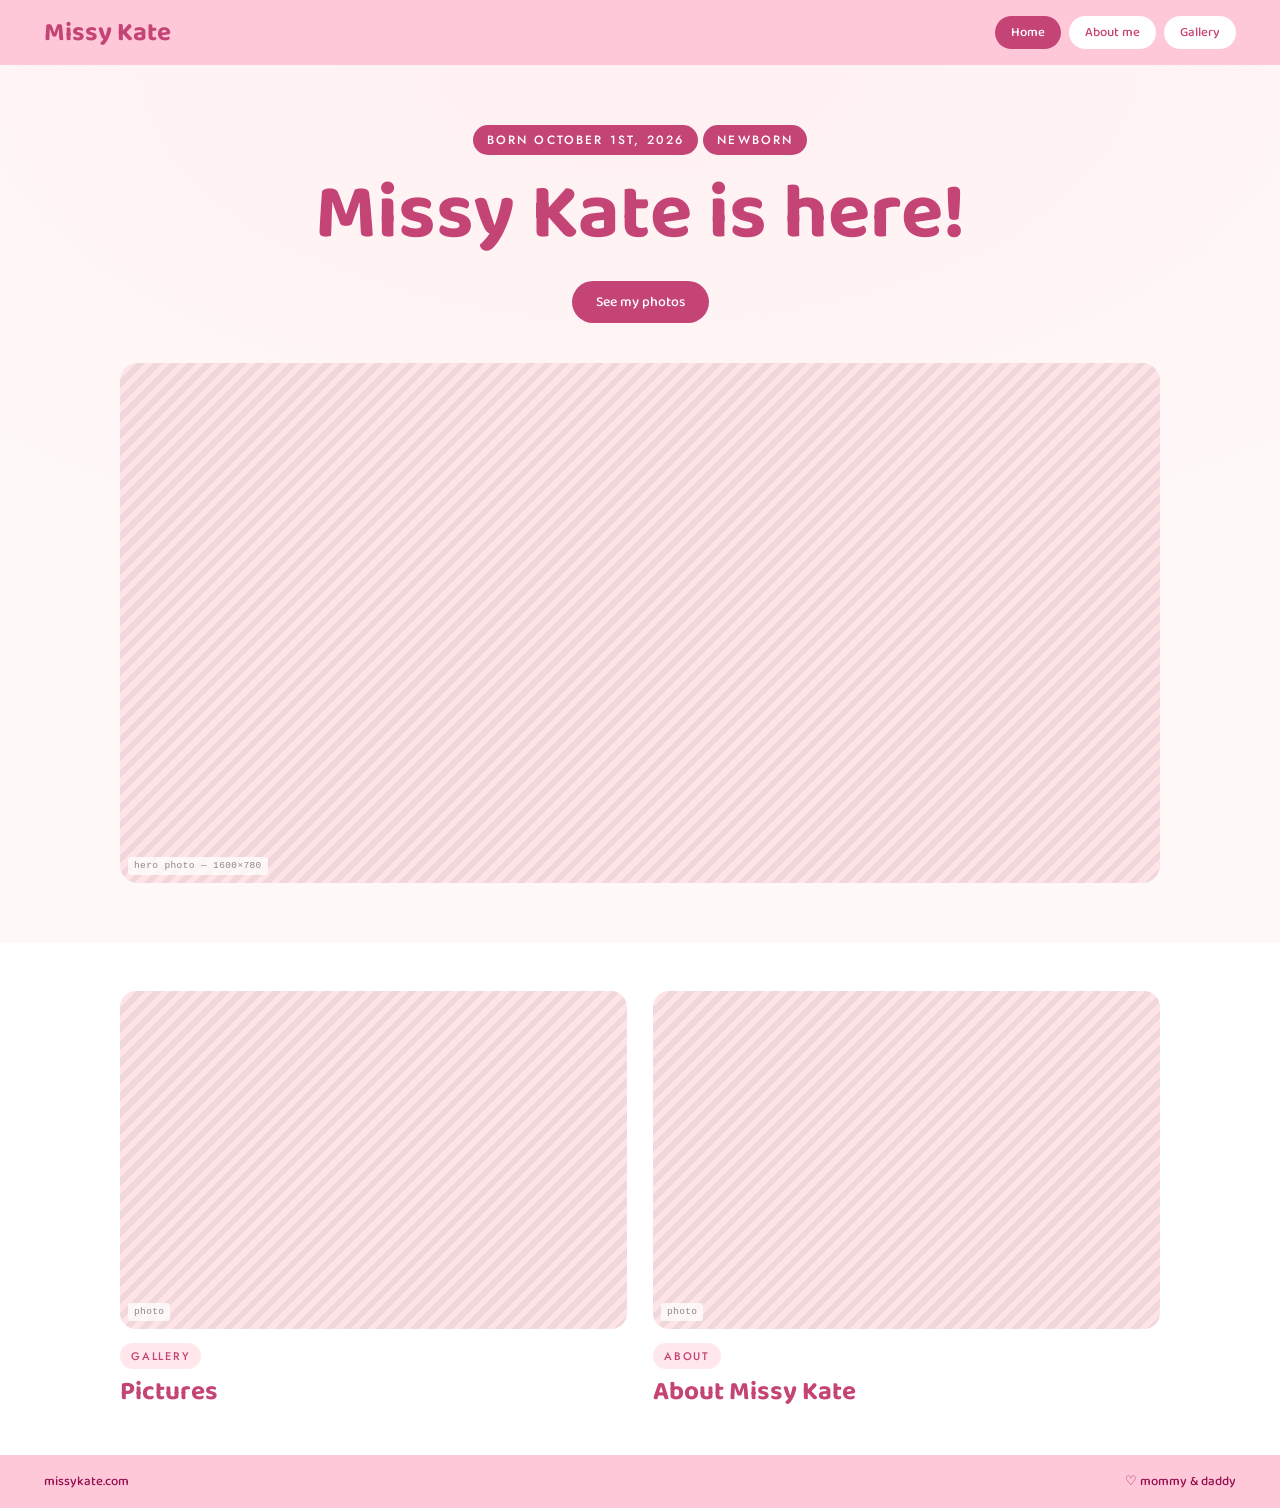
==== index.html @ 7ddae4d2 "Update index.html" ====
<!DOCTYPE html>
<html lang="en">
<head>
<meta charset="utf-8">
<meta name="viewport" content="width=device-width,initial-scale=1">
<title>Missy Kate</title>
<meta name="description" content="Photos, milestones and small daily news about Missy Kate.">
<meta name="robots" content="noindex">
<link rel="preconnect" href="https://fonts.googleapis.com">
<link rel="preconnect" href="https://fonts.gstatic.com" crossorigin>
<link href="https://fonts.googleapis.com/css2?family=Baloo+2:wght@500;700&family=Jost:wght@300;400;500&display=swap" rel="stylesheet">
<link rel="icon" type="image/png" sizes="32x32" href="favicon-32x32.png">
<link rel="icon" type="image/png" sizes="192x192" href="favicon-192x192.png">
<link rel="apple-touch-icon" href="apple-touch-icon.png">
<link rel="stylesheet" href="styles.css">
</head>
<body>
<header class="bar">
<a class="wordmark" href="index.html">Missy Kate</a>
<nav><ul class="nav">
<li><a href="index.html" aria-current="page">Home</a></li>
<li><a href="about.html">About me</a></li>
<li><a href="gallery.html">Gallery</a></li>
<!---<li><a href="journal.html">Journal</a></li>--->
</ul></nav>
</header>

<section class="wash">
<div class="wrap center">
<p class="eyebrow">Born October 1st, 2026</p>
<p class="eyebrow" data-age-since="2026-10-01">newborn</p>
<h1 class="big">Missy Kate is here!</h1>
<div class="btns">
<a class="btn btn-solid" href="gallery.html">See my photos</a>
<!---<a class="btn btn-ghost" href="journal.html">Read the journal</a>--->
</div>
<div class="photo hero-photo lift"><span>hero photo &mdash; 1600&times;780</span></div>
</div>
</section>

<section class="white">
<div class="wrap trio">
<a class="lift" href="gallery.html" style="color:inherit"><div class="photo "><span>photo</span></div><span class="tag">Gallery</span><h3>Pictures</h3></a>
<!---<a class="lift" href="journal.html" style="color:inherit"><div class="photo "><span>photo</span></div><span class="tag">Journal</span><h3>Journal</h3></a> -->
<a class="lift" href="about.html" style="color:inherit"><div class="photo "><span>photo</span></div><span class="tag">About</span><h3>About Missy Kate</h3></a>
</div>
</section>
<footer class="bar">
<span>missykate.com</span>
<span>&#9825; mommy &amp; daddy</span>
</footer>
</body>
</html>
---- styles.css ----
:root{
  --pink:oklch(.89 .07 0);
  --berry:oklch(.58 .17 0);
  --ink:oklch(.58 .17 0);
  --body:oklch(.44 .03 6);
  --muted:oklch(.58 .17 0);
  --wash:oklch(.97 .02 12);
  --paper:oklch(.985 .008 20);
  --line:oklch(.93 .015 6);
  --card:oklch(.96 .028 8);
  --pad:clamp(20px,5vw,44px);
}
*{box-sizing:border-box}
html{-webkit-text-size-adjust:100%}
body{margin:0;background:var(--paper);color:var(--body);font-family:Jost,system-ui,-apple-system,sans-serif;font-weight:300}
img{display:block;max-width:100%;height:auto}
a{color:var(--berry);text-decoration:none}
a:hover{color:oklch(.45 .16 0)}
h1,h2,h3{font-family:'Baloo 2',system-ui,sans-serif;font-weight:700;color:var(--ink);margin:0}
p{margin:0;text-wrap:pretty}

/* chrome */
.bar{background:var(--pink);padding:16px var(--pad);display:flex;flex-wrap:wrap;gap:14px;align-items:center;justify-content:space-between}
.wordmark{font-family:'Baloo 2',sans-serif;font-weight:700;font-size:clamp(20px,3.4vw,26px);line-height:1;color:var(--berry)}
.nav{display:flex;flex-wrap:wrap;gap:8px;list-style:none;margin:0;padding:0}
.nav a{display:block;font-family:'Baloo 2',sans-serif;font-weight:500;font-size:13px;line-height:1;color:var(--berry);background:#fff;padding:10px 16px;border-radius:999px;transition:background .25s}
.nav a:hover{background:#fff;color:var(--ink)}
.nav a[aria-current=page]{background:var(--berry);color:#fff}
footer.bar{color:oklch(.44 .17 0);font-family:'Baloo 2',sans-serif;font-weight:500;font-size:13px;margin-top:0}
footer.bar a{color:oklch(.44 .17 0);text-decoration:underline}

/* sections */
.wash{background:radial-gradient(120% 90% at 50% 0%,var(--wash) 0%,var(--paper) 65%);padding:clamp(32px,6vw,60px) var(--pad)}
.white{background:#fff;padding:clamp(32px,6vw,48px) var(--pad)}
.wrap{max-width:1040px;margin:0 auto}
.center{text-align:center}
.eyebrow{display:inline-block;font-size:12px;font-weight:500;letter-spacing:.18em;text-transform:uppercase;color:#fff;background:var(--berry);padding:6px 14px;border-radius:999px}
h1.big{font-size:clamp(38px,7vw,78px);line-height:1.02;margin:20px 0 12px;color:var(--berry)}
h1.page{font-size:clamp(34px,6vw,58px);line-height:1.04;margin:0 0 10px}
h2{font-size:clamp(24px,3.4vw,30px);line-height:1.1}
.lede{max-width:520px;font-size:clamp(15px,1.7vw,17px);line-height:1.7;color:var(--body)}
.center .lede{margin-inline:auto}

/* buttons */
.btns{display:flex;flex-wrap:wrap;gap:12px;margin-top:26px}
.center .btns{justify-content:center}
.btn{display:inline-block;font-family:'Baloo 2',sans-serif;font-weight:500;font-size:14px;line-height:1;padding:14px 24px;border-radius:999px;transition:transform .3s cubic-bezier(.2,.8,.2,1),box-shadow .3s}
.btn:hover{transform:translateY(-3px);box-shadow:0 10px 22px rgba(120,40,60,.16)}
.btn-solid{background:var(--berry);color:#fff}
.btn-solid:hover{color:#fff}
.btn-ghost{background:#fff;color:var(--berry);border:1.5px solid oklch(.86 .05 6)}

/* chips */
.chips{display:flex;flex-wrap:wrap;gap:10px;margin-top:24px}
.center .chips{justify-content:center}
.chip{font-family:'Baloo 2',sans-serif;font-weight:500;font-size:13px;line-height:1;padding:10px 18px;border-radius:999px;background:#fff;color:var(--berry);border:1.5px solid oklch(.88 .05 6)}
.chip[aria-current=true]{background:var(--berry);color:#fff;border-color:var(--berry)}

/* photo slots */
.photo{position:relative;overflow:hidden;border-radius:16px;background-color:oklch(.94 .03 8);background-image:repeating-linear-gradient(135deg,rgba(0,0,0,.055) 0 6px,transparent 6px 12px);display:flex;align-items:flex-end}
.photo span{font:500 9.5px/1.2 ui-monospace,Menlo,monospace;letter-spacing:.04em;color:rgba(0,0,0,.45);background:rgba(255,255,255,.75);padding:3px 6px;margin:8px;border-radius:3px}
.photo img{position:absolute;inset:0;width:100%;height:100%;object-fit:cover}
.photo.has-img span{display:none}
.hero-photo{margin-top:clamp(24px,4vw,40px);aspect-ratio:2/1;border-radius:18px}
.lift{transition:transform .35s cubic-bezier(.2,.8,.2,1),box-shadow .35s}
.lift:hover{transform:translateY(-5px);box-shadow:0 14px 30px rgba(120,40,60,.16)}

/* grids */
.trio{display:grid;grid-template-columns:repeat(auto-fit,minmax(240px,1fr));gap:26px}
.trio .photo{aspect-ratio:3/2}
.tag{display:inline-block;margin-top:14px;font-size:11px;font-weight:500;letter-spacing:.16em;text-transform:uppercase;color:var(--muted);background:oklch(.95 .03 8);padding:5px 11px;border-radius:999px}
.trio h3{margin-top:9px;font-size:clamp(20px,2.4vw,26px);line-height:1.15}

.gal{display:grid;grid-template-columns:repeat(auto-fit,minmax(min(100%,260px),1fr));gap:18px}
.gal .photo{aspect-ratio:1}
.gal .tall{aspect-ratio:4/5}
.gal .wide{aspect-ratio:16/9}

.stats{display:grid;grid-template-columns:repeat(auto-fit,minmax(150px,1fr));gap:18px}
.stat{background:var(--card);border-radius:18px;padding:24px}
.stat dt{font-size:11px;font-weight:500;letter-spacing:.16em;text-transform:uppercase;color:var(--muted)}
.stat dd{margin:10px 0 0;font-family:'Baloo 2',sans-serif;font-weight:700;font-size:clamp(24px,3vw,30px);line-height:1.05;color:var(--ink)}

.two{display:grid;grid-template-columns:repeat(auto-fit,minmax(min(100%,300px),1fr));gap:clamp(28px,4vw,44px)}
.split{display:grid;grid-template-columns:repeat(auto-fit,minmax(min(100%,300px),1fr));gap:clamp(28px,4vw,44px);align-items:center}
.split .photo{aspect-ratio:4/5;border-radius:20px}

.likes{list-style:none;margin:18px 0 0;padding:0}
.likes li{display:flex;gap:14px;padding:13px 0;border-top:1px solid var(--line);font-size:16px;line-height:1.4}
.likes li:last-child{border-bottom:1px solid var(--line)}
.likes b{flex:none;width:26px;font-family:Jost,sans-serif;font-weight:500;font-size:13px;color:var(--berry)}

/* journal */
.feature{display:grid;grid-template-columns:repeat(auto-fit,minmax(min(100%,340px),1fr));gap:clamp(20px,3vw,30px);background:#fff;border-radius:22px;padding:clamp(16px,2.2vw,22px);box-shadow:0 8px 24px rgba(120,40,60,.07);align-items:center}
.feature .photo{aspect-ratio:3/2}
.meta{display:flex;flex-wrap:wrap;gap:10px;align-items:center;font-size:13px;letter-spacing:.06em;color:var(--berry)}
.pill{font-size:11px;font-weight:500;letter-spacing:.16em;text-transform:uppercase;color:#fff;background:var(--berry);padding:5px 12px;border-radius:999px}
.feature h2{margin:14px 0 12px;font-size:clamp(26px,4vw,38px);line-height:1.1}
.entries{display:grid;grid-template-columns:repeat(auto-fit,minmax(min(100%,280px),1fr));gap:22px}
.entry{background:oklch(.975 .018 8);border-radius:18px;overflow:hidden;display:block;color:inherit}
.entry .photo{border-radius:0;aspect-ratio:16/10}
.entry .txt{padding:18px}
.entry .date{font-size:12px;letter-spacing:.14em;text-transform:uppercase;color:var(--berry)}
.entry h3{margin:9px 0 0;font-size:22px;line-height:1.2}
.entry p{margin-top:9px;font-size:14.5px;line-height:1.6}
.stack{display:flex;flex-direction:column;gap:clamp(24px,4vw,40px)}
.rule{display:flex;align-items:center;gap:14px;margin-bottom:18px}
.rule span{font-size:12px;font-weight:500;letter-spacing:.24em;text-transform:uppercase;color:var(--berry)}
.rule i{flex:1;height:1px;background:var(--line)}
article.post{max-width:680px;margin:0 auto}
article.post p{font-size:clamp(16px,1.8vw,17px);line-height:1.8;margin-bottom:18px}
article.post .photo{aspect-ratio:3/2;margin:26px 0}
blockquote{margin:26px 0;padding-left:18px;border-left:2px solid var(--pink);font-size:16px;line-height:1.7;color:var(--body)}
.skip{position:absolute;left:-9999px}
.skip:focus{position:static;display:inline-block;padding:8px}
@media (prefers-reduced-motion:reduce){*{transition:none!important;animation:none!important}}
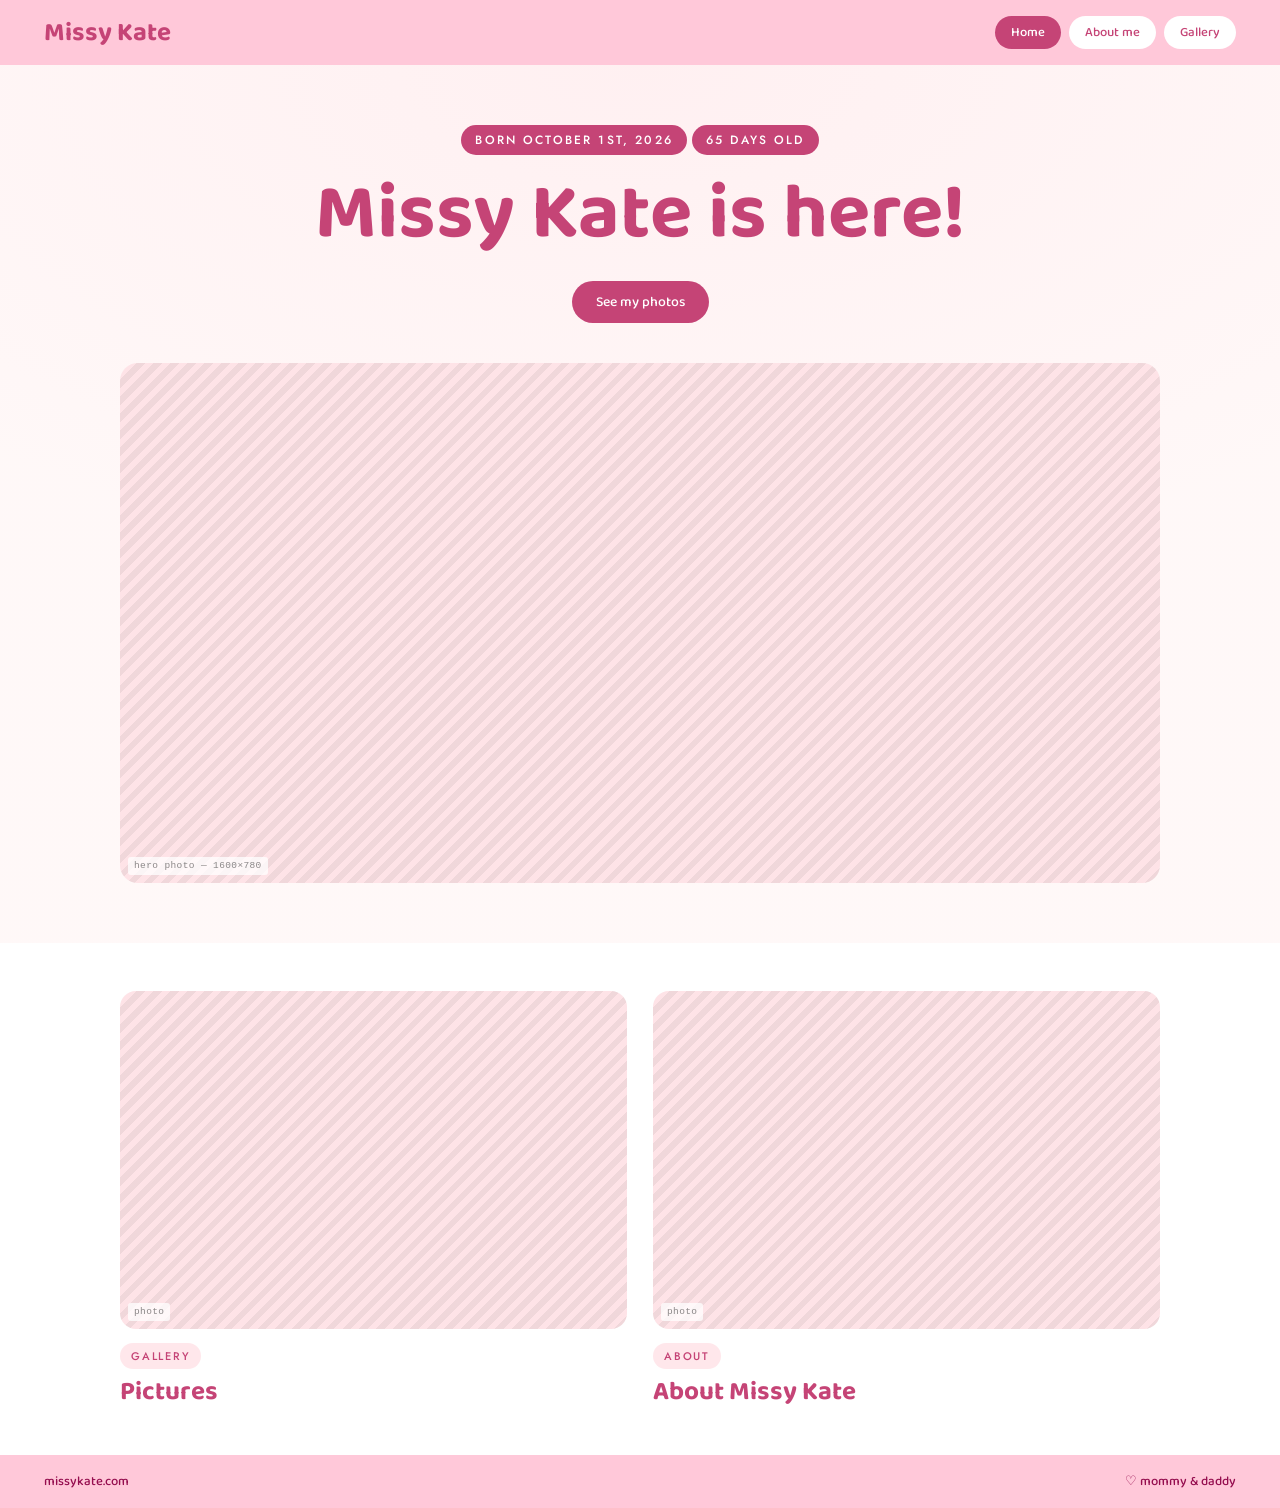
==== commit a4075aef: "Add script tag for age.js in index.html" ====
--- a/index.html
+++ b/index.html
@@ -49,5 +49,6 @@
 <span>missykate.com</span>
 <span>&#9825; mommy &amp; daddy</span>
 </footer>
+<script src="age.js"></script>
 </body>
 </html>
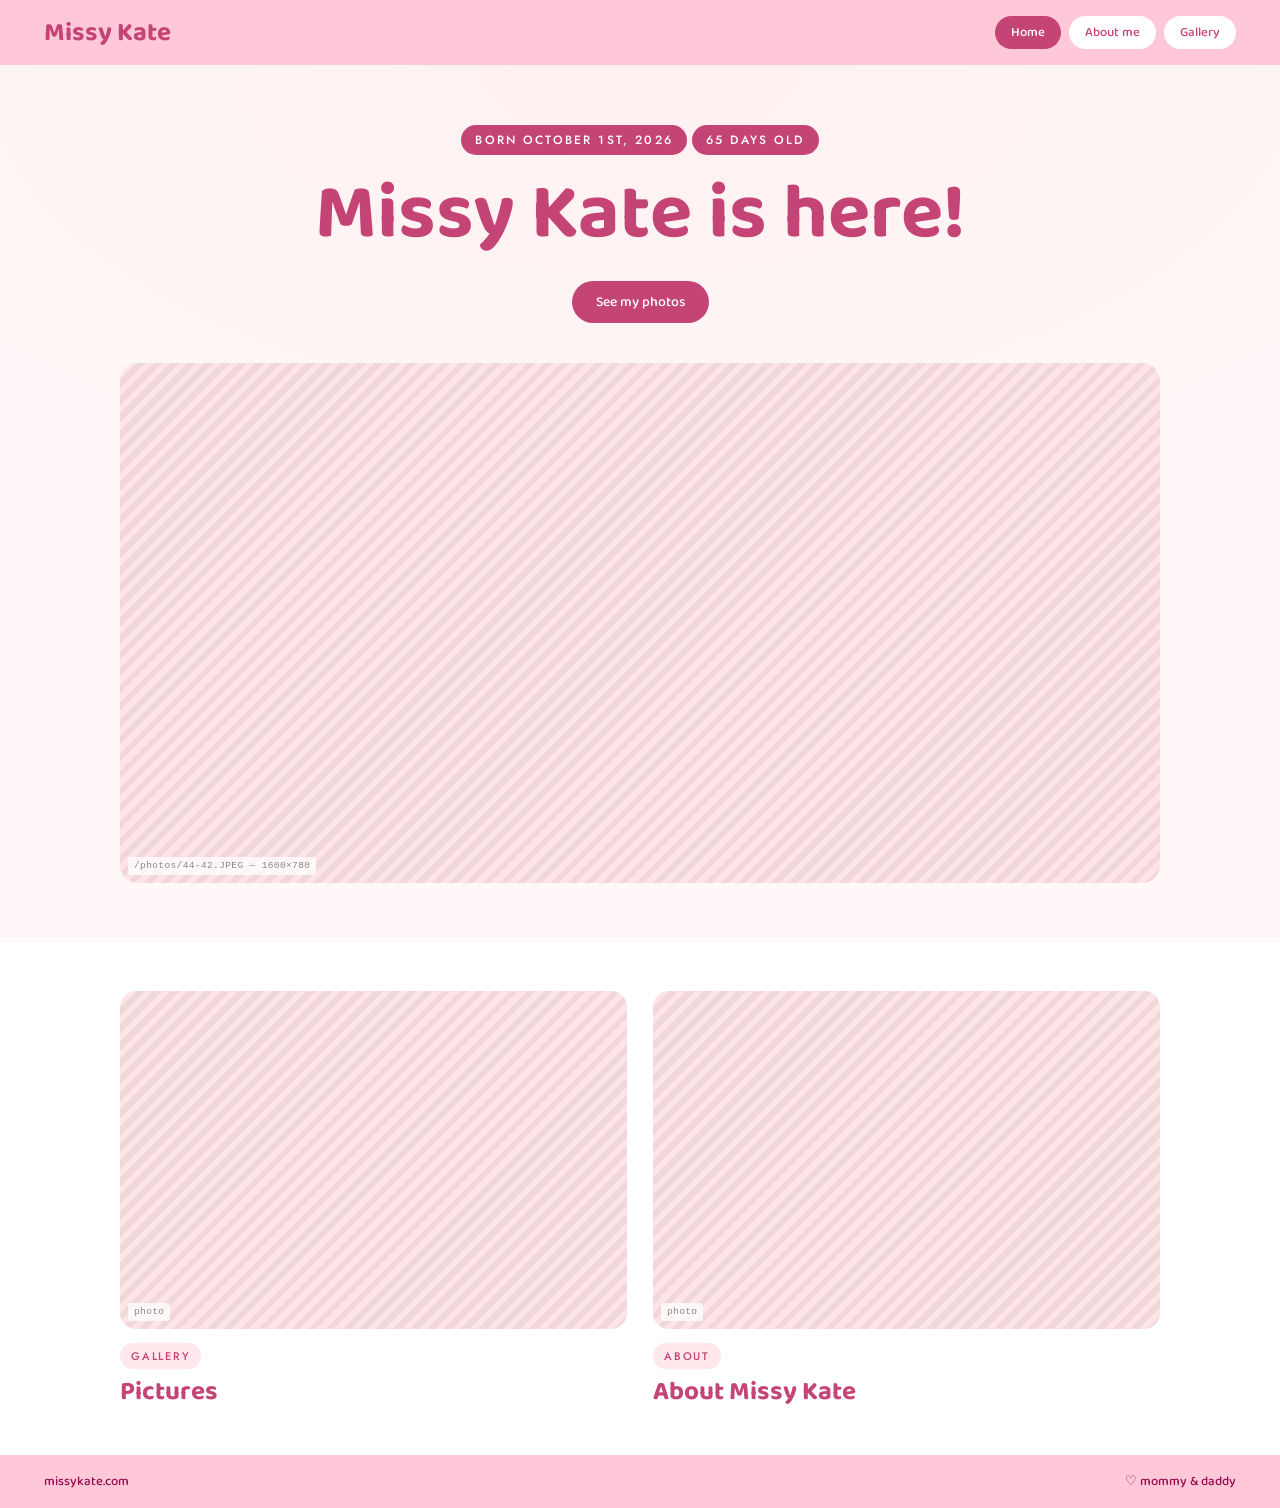
==== commit 18f356f0: "Update hero photo source in index.html" ====
--- a/index.html
+++ b/index.html
@@ -34,7 +34,7 @@
 <a class="btn btn-solid" href="gallery.html">See my photos</a>
 <!---<a class="btn btn-ghost" href="journal.html">Read the journal</a>--->
 </div>
-<div class="photo hero-photo lift"><span>hero photo &mdash; 1600&times;780</span></div>
+<div class="photo hero-photo lift"><span>/photos/44-42.JPEG &mdash; 1600&times;780</span></div>
 </div>
 </section>
 
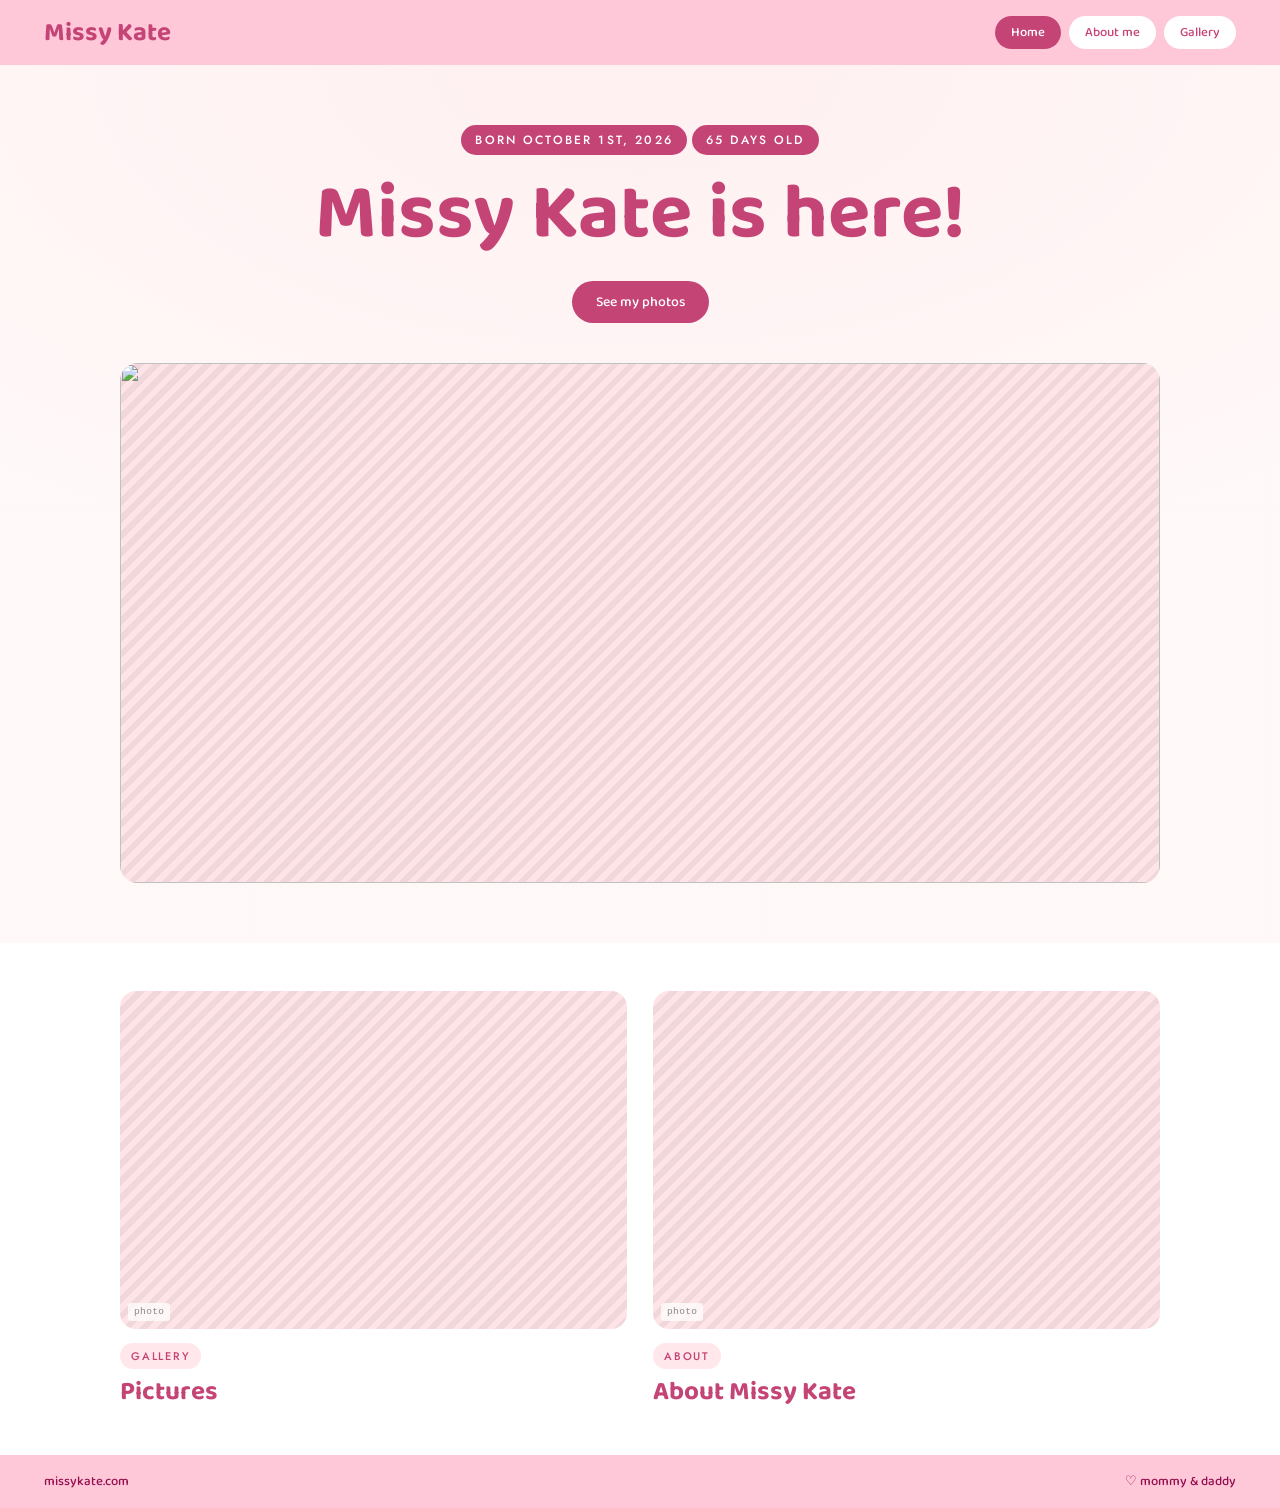
==== commit c98eb329: "Update photo section in index.html" ====
--- a/index.html
+++ b/index.html
@@ -34,7 +34,8 @@
 <a class="btn btn-solid" href="gallery.html">See my photos</a>
 <!---<a class="btn btn-ghost" href="journal.html">Read the journal</a>--->
 </div>
-<div class="photo hero-photo lift"><span>/photos/44-42.JPEG &mdash; 1600&times;780</span></div>
+<div class="photo hero-photo lift has-img"><img src="photos/37-1.JPEG"></div>
+<!---<div class="photo hero-photo lift"><span>/photos/37-1.JPEG &mdash; 1600&times;780</span></div>-->
 </div>
 </section>
 
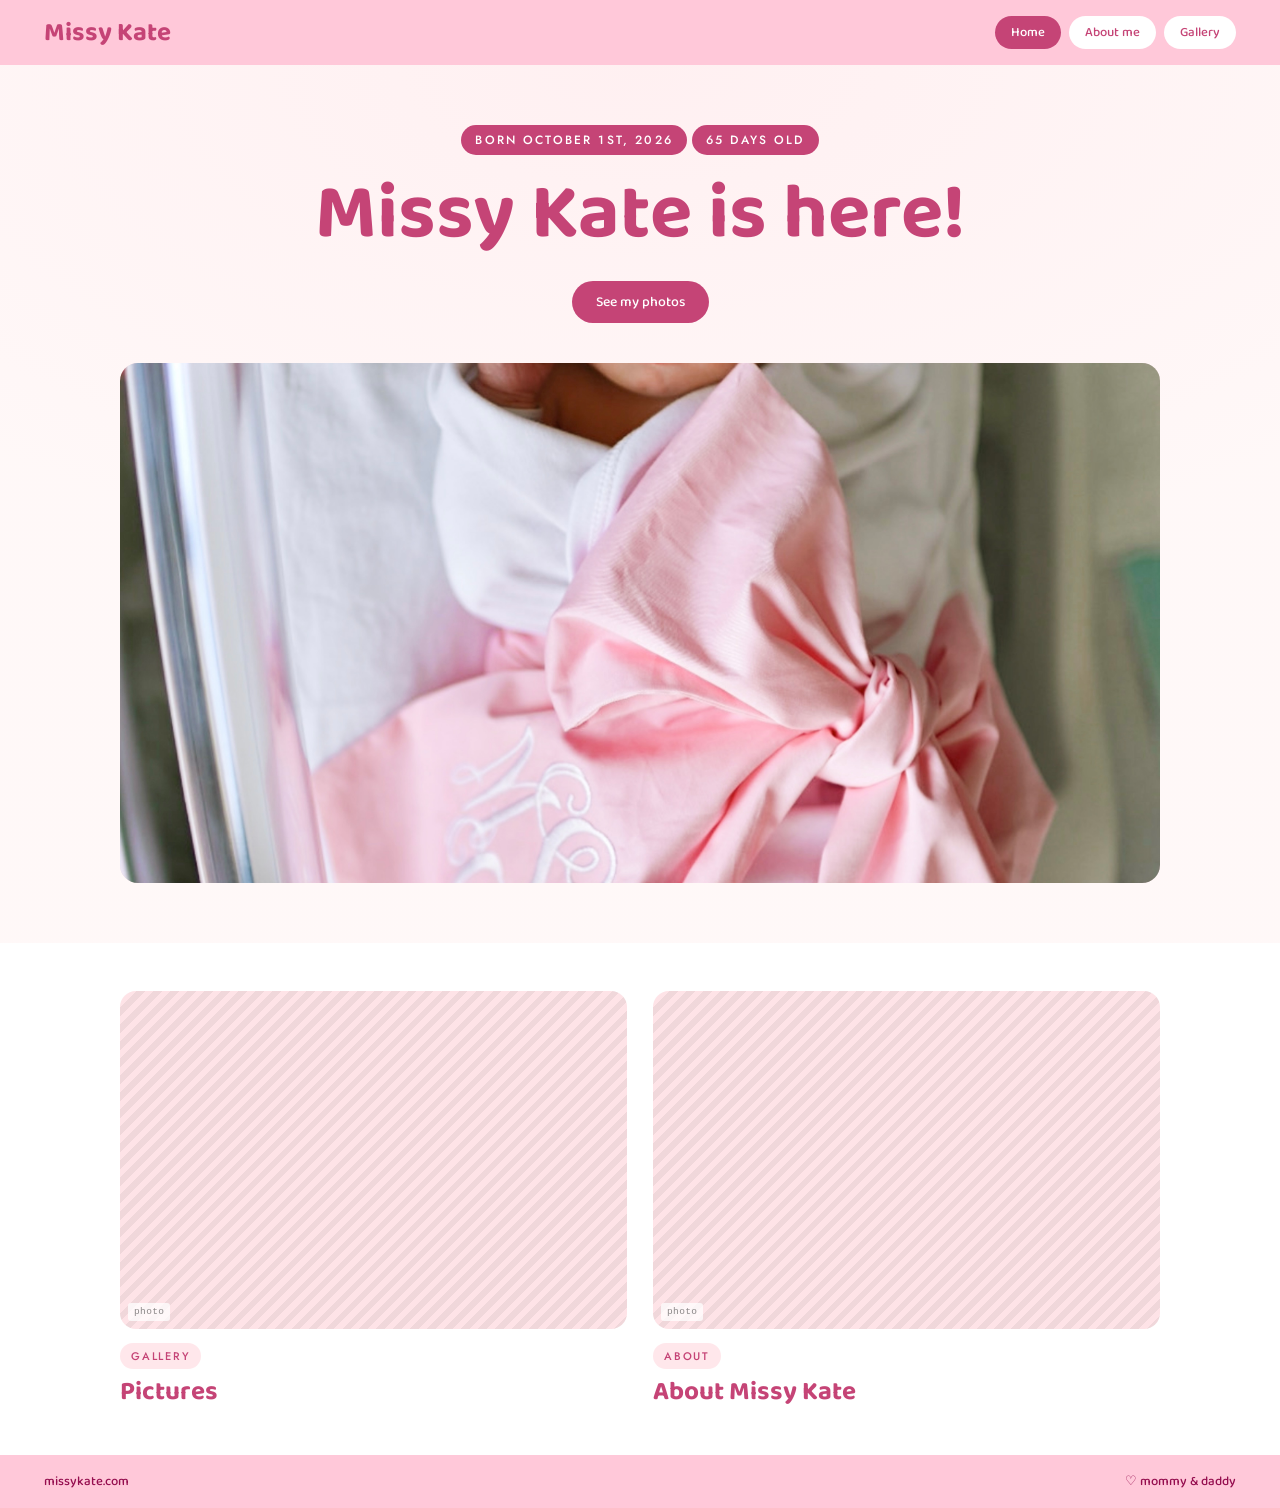
==== commit 76fe7c95: "Update image file extension from JPEG to JPG" ====
--- a/index.html
+++ b/index.html
@@ -34,7 +34,7 @@
 <a class="btn btn-solid" href="gallery.html">See my photos</a>
 <!---<a class="btn btn-ghost" href="journal.html">Read the journal</a>--->
 </div>
-<div class="photo hero-photo lift has-img"><img src="photos/37-1.JPEG"></div>
+<div class="photo hero-photo lift has-img"><img src="photos/37-1.JPG"></div>
 <!---<div class="photo hero-photo lift"><span>/photos/37-1.JPEG &mdash; 1600&times;780</span></div>-->
 </div>
 </section>
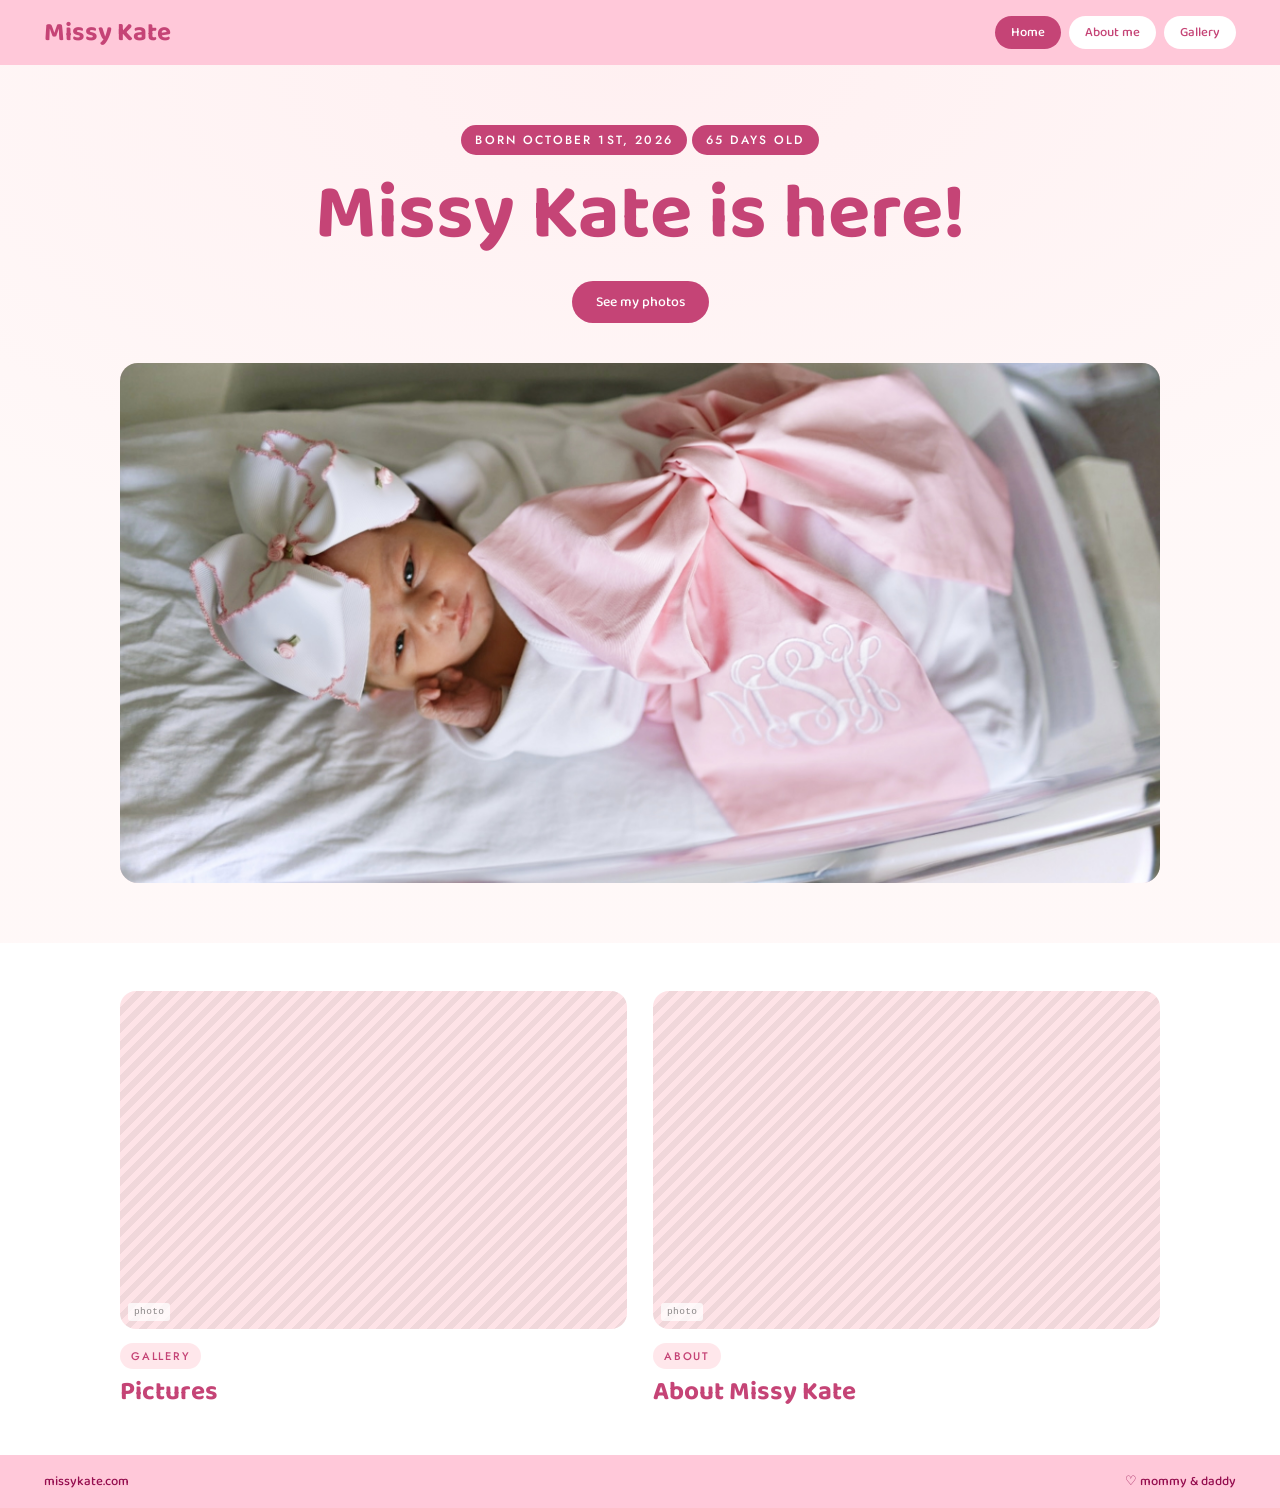
==== commit 07e1752c: "Fix HTML syntax for hero photo image tag" ====
--- a/index.html
+++ b/index.html
@@ -34,7 +34,7 @@
 <a class="btn btn-solid" href="gallery.html">See my photos</a>
 <!---<a class="btn btn-ghost" href="journal.html">Read the journal</a>--->
 </div>
-<div class="photo hero-photo lift has-img"><img src="photos/37-1.JPG"></div>
+<div class="photo hero-photo lift has-img"><img src="photos/37-1.JPG"</div>
 <!---<div class="photo hero-photo lift"><span>/photos/37-1.JPEG &mdash; 1600&times;780</span></div>-->
 </div>
 </section>
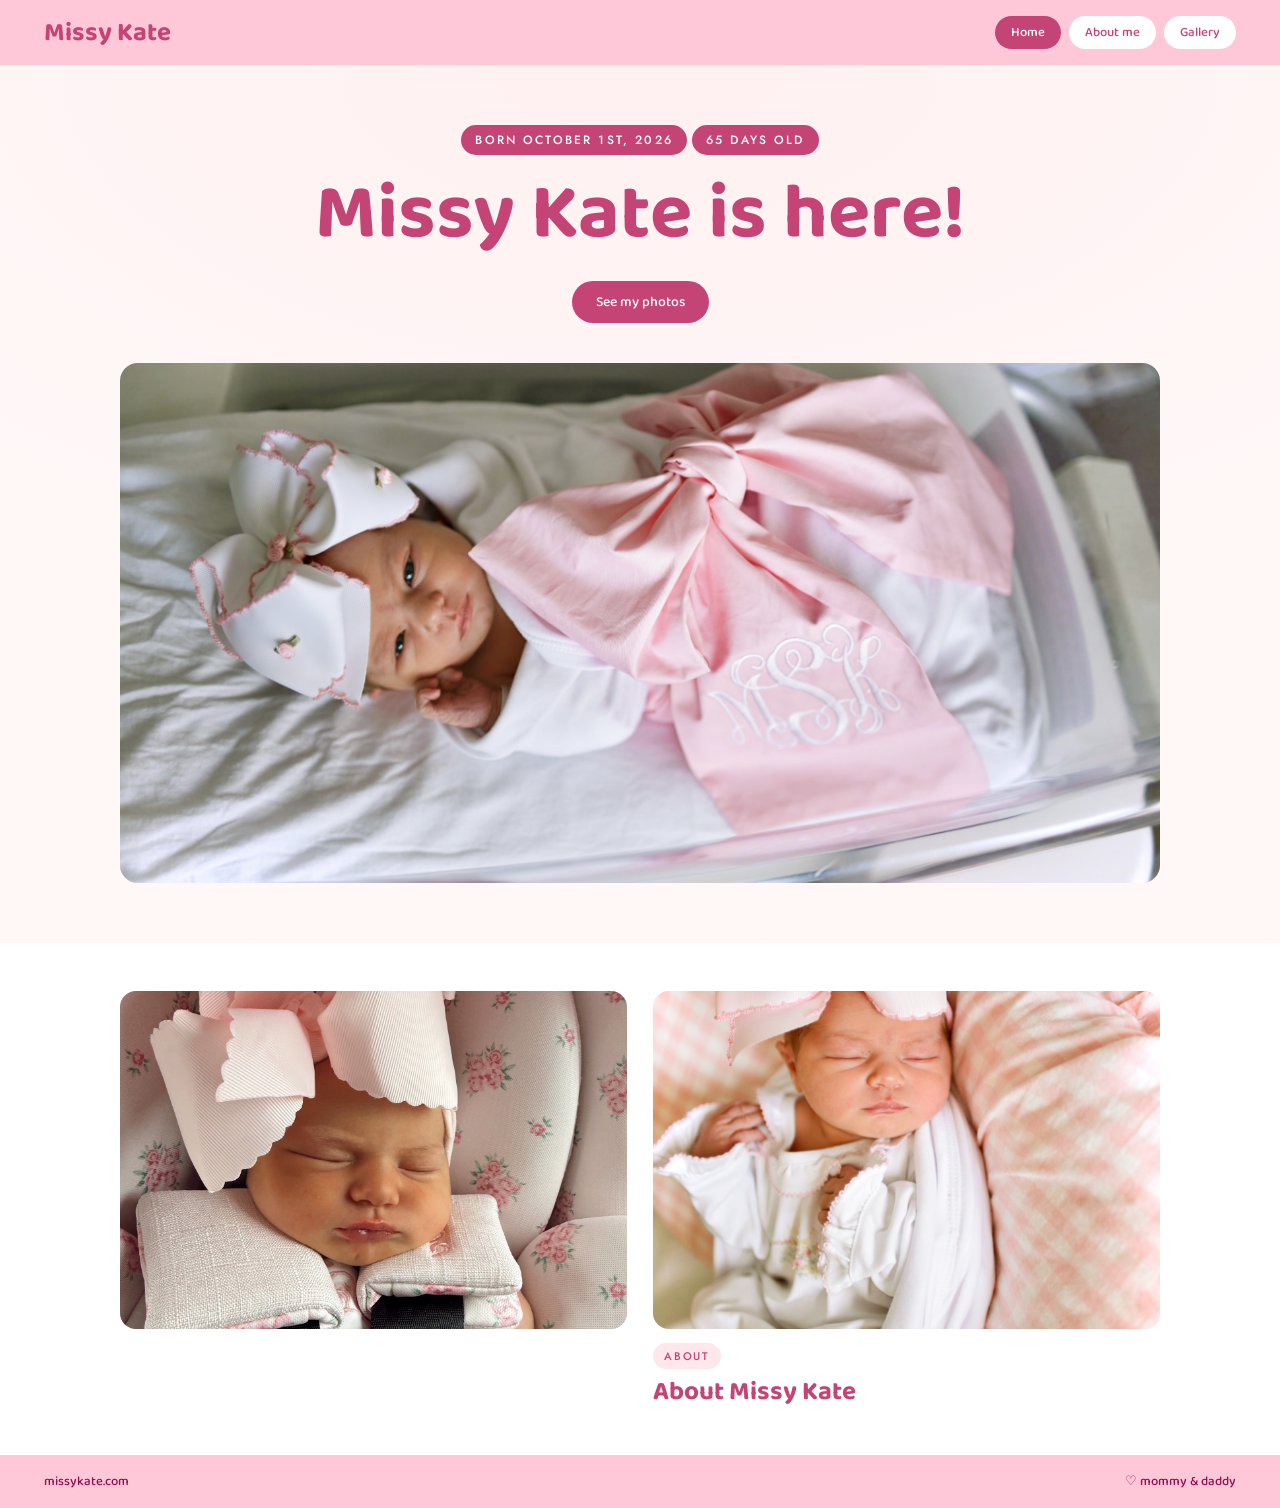
==== commit 752d2d06: "Uploading new photos to gallery" ====
--- a/index.html
+++ b/index.html
@@ -21,7 +21,6 @@
 <li><a href="index.html" aria-current="page">Home</a></li>
 <li><a href="about.html">About me</a></li>
 <li><a href="gallery.html">Gallery</a></li>
-<!---<li><a href="journal.html">Journal</a></li>--->
 </ul></nav>
 </header>
 
@@ -34,16 +33,14 @@
 <a class="btn btn-solid" href="gallery.html">See my photos</a>
 <!---<a class="btn btn-ghost" href="journal.html">Read the journal</a>--->
 </div>
-<div class="photo hero-photo lift has-img"><img src="photos/37-1.JPG"</div>
-<!---<div class="photo hero-photo lift"><span>/photos/37-1.JPEG &mdash; 1600&times;780</span></div>-->
+<div class="photo hero-photo lift has-img"><img src="photos/MSK.JPG"></div>
 </div>
 </section>
 
 <section class="white">
 <div class="wrap trio">
-<a class="lift" href="gallery.html" style="color:inherit"><div class="photo "><span>photo</span></div><span class="tag">Gallery</span><h3>Pictures</h3></a>
-<!---<a class="lift" href="journal.html" style="color:inherit"><div class="photo "><span>photo</span></div><span class="tag">Journal</span><h3>Journal</h3></a> -->
-<a class="lift" href="about.html" style="color:inherit"><div class="photo "><span>photo</span></div><span class="tag">About</span><h3>About Missy Kate</h3></a>
+<a class="lift" href="gallery.html" style="color:inherit"><div class="photo " id="latest-photo"><span>photo</span></div>
+<a class="lift" href="about.html" style="color:inherit"><div class="photo "><img src="photos/about.JPEG"></div><span class="tag">About</span><h3>About Missy Kate</h3></a>
 </div>
 </section>
 <footer class="bar">
@@ -51,5 +48,7 @@
 <span>&#9825; mommy &amp; daddy</span>
 </footer>
 <script src="age.js"></script>
+<script src="photos/gallery-list.js"></script>
+<script src="home.js"></script>
 </body>
 </html>
--- a/styles.css
+++ b/styles.css
@@ -114,3 +114,5 @@
 .skip{position:absolute;left:-9999px}
 .skip:focus{position:static;display:inline-block;padding:8px}
 @media (prefers-reduced-motion:reduce){*{transition:none!important;animation:none!important}}
+button.chip{cursor:pointer;transition:transform .25s}
+button.chip:hover{transform:translateY(-2px)}
